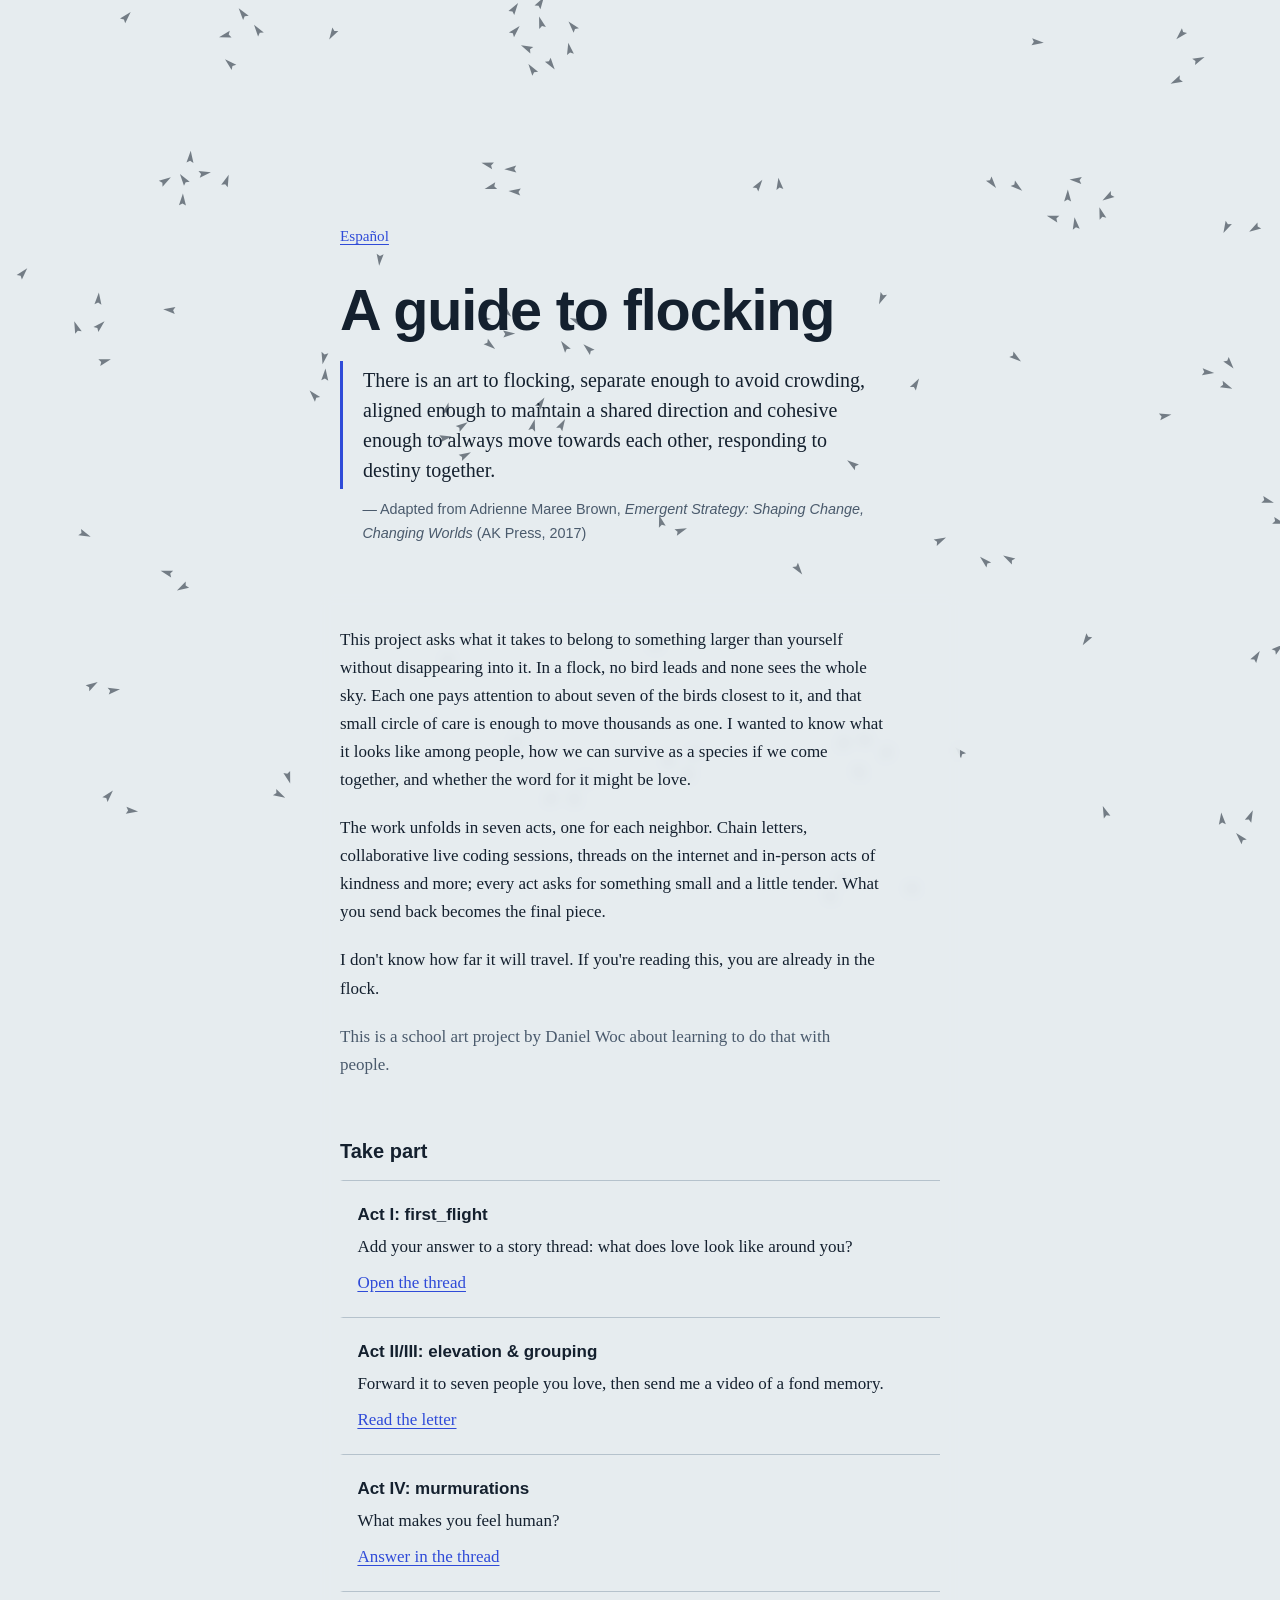
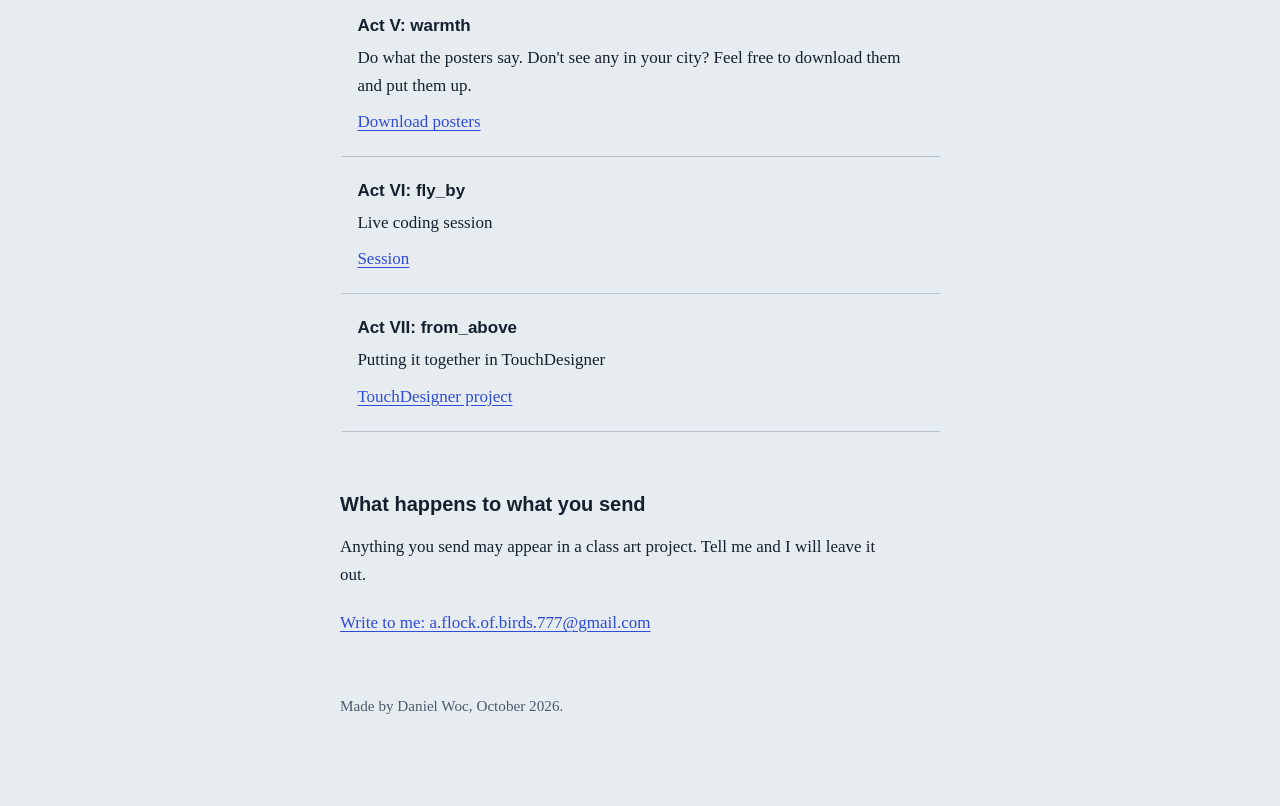
==== Flocking/index.html @ ea7699c2 "Add files via upload" ====
<!doctype html>
<html lang="en">

<head>
    <meta charset="utf-8">
    <meta name="viewport" content="width=device-width, initial-scale=1">
    <title>A guide to flocking</title>
    <link rel="stylesheet" href="style.css">
</head>

<body>
    <canvas id="sky" aria-hidden="true"></canvas>
    <main class="wrap">
        <header class="hero">
            <p class="lang"><a href="index-es.html" hreflang="es" lang="es">Español</a></p>
            <h1>A guide to flocking</h1>
            <figure class="quote">
                <blockquote>
                    <p>There is an art to flocking, separate enough to avoid crowding, aligned enough to maintain a
                        shared direction and cohesive enough to always move towards each other, responding to destiny
                        together.</p>
                </blockquote>
                <figcaption>Adapted from Adrienne Maree Brown, <cite>Emergent Strategy: Shaping Change, Changing
                        Worlds</cite> (AK Press, 2017)</figcaption>
            </figure>
        </header>

        <div class="panel">
            <p>This project asks what it takes to belong to something larger than yourself without disappearing into it.
                In a flock, no bird leads and none sees the whole sky. Each one pays attention to about seven of the
                birds closest to it, and that small circle of care is enough to move thousands as one. I wanted to know
                what it looks like among people, how we can survive as a species if we come together, and whether the
                word for it might be love.</p>

            <p>The work unfolds in seven acts, one for each neighbor. Chain letters, collaborative live coding
                sessions, threads on the internet and in-person acts of kindness and more; every act asks for something
                small and a little tender. What you send back becomes the final piece.</p>

            <p>I don't know how far it will travel. If you're reading this, you are already in the flock.</p>

            <p class="soft">This is a school art project by Daniel Woc about learning to do that with people.</p>

            <h2>Take part</h2>
            <div class="way" data-p="love">
                <strong>Act I: first_flight</strong>
                <p>Add your answer to a story thread: what does love look like around you?</p>
                <a href="https://www.instagram.com/stories/highlights/18009572453972535/" target="_blank"
                    rel="noopener">Open the thread</a>
            </div>
            <div class="way" data-p="letter">
                <strong>Act II/III: elevation & grouping</strong>
                <p>Forward it to seven people you love, then send me a video of a fond memory.</p>
                <a href="letter-en.txt" target="_blank" rel="noopener">Read the letter</a>
            </div>
            <div class="way" data-p="human">
                <strong>Act IV: murmurations </strong>
                <p>What makes you feel human?</p>
                <a
                    href="https://www.reddit.com/r/CasualConversation/comments/1wzpz0h/whats_a_moment_that_made_you_feel_human/">Answer
                    in the thread</a>
            </div>
            <div class="way" data-p="park">
                <strong>Act V: warmth</strong>
                <p>Do what the posters say. Don't see any in your city? Feel free to download them and put them up.</p>
                <a
                    href="https://www.reddit.com/r/CasualConversation/comments/1wzpz0h/whats_a_moment_that_made_you_feel_human/">Download
                    posters</a>
            </div>
            <div class="way" data-p="park">
                <strong>Act VI: fly_by</strong>
                <p>Live coding session</p>
                <a
                    href="https://www.reddit.com/r/CasualConversation/comments/1wzpz0h/whats_a_moment_that_made_you_feel_human/">Session</a>
            </div>

            <div class="way" data-p="park">
                <strong>Act VII: from_above</strong>
                <p>Putting it together in TouchDesigner</p>
                <a
                    href="https://www.reddit.com/r/CasualConversation/comments/1wzpz0h/whats_a_moment_that_made_you_feel_human/">TouchDesigner
                    project</a>
            </div>

            <h2>What happens to what you send</h2>
            <p>Anything you send may appear in a class art project. Tell me and I will leave it out.</p>
            <p><a href="mailto:a.flock.of.birds.777@gmail.com">Write to me: a.flock.of.birds.777@gmail.com</a>
            </p>
            <footer>Made by Daniel Woc, October 2026.</footer>
        </div>
    </main>


    <script src="sketch.js"></script>
</body>

</html>
---- Flocking/style.css ----
:root {
    --paper: #E6ECEF;
    --ink: #14202E;
    --soft: #4A5A6C;
    --line: #B5C2CC;
    --accent: #2F4BD8
}

@media (prefers-color-scheme:dark) {
    :root {
        --paper: #12182B;
        --ink: #E4E9F2;
        --soft: #A3AFC4;
        --line: #2D3858;
        --accent: #93A8FF
    }
}

* {
    box-sizing: border-box
}

html {
    -webkit-text-size-adjust: 100%
}

body {
    margin: 0;
    background: var(--paper);
    color: var(--ink);
    font: 1.0625rem/1.65 "Iowan Old Style", "Palatino Linotype", Georgia, serif
}

h1,
h2,
.way strong,
label span,
figcaption {
    font-family: "Avenir Next", "Helvetica Neue", Arial, sans-serif
}

/* the flock is the page background */
#sky {
    position: fixed;
    top: 0;
    left: 0;
    width: 100%;
    height: 100%;
    z-index: -1;
    pointer-events: none
}

.wrap {
    max-width: 40rem;
    margin: 0 auto;
    padding: 0 1.25rem 3rem
}

.lang {
    margin: 3rem 0 0;
    font-size: .95rem
}

.hero {
    min-height: 66vh;
    min-height: 66svh;
    display: flex;
    flex-direction: column;
    justify-content: flex-end;
    padding-bottom: 3rem
}

.panel {
    margin: 0 -1.25rem;
    padding: 2rem 1.25rem 2.5rem;
    background: var(--paper);
    background: color-mix(in srgb, var(--paper) 82%, transparent);
    -webkit-backdrop-filter: blur(6px);
    backdrop-filter: blur(6px)
}

h1 {
    font-size: clamp(2.2rem, 8vw, 3.6rem);
    line-height: 1.05;
    letter-spacing: -.02em;
    margin: 0 0 1.25rem;
    padding: 2rem 2rem 0 0
}

h2 {
    font-size: 1.25rem;
    margin: 3.5rem 0 .75rem
}

.panel>p:first-child {
    margin-top: 0
}

p {
    margin: .5rem 0 1.25rem;
    max-width: 34rem
}

.soft {
    color: var(--soft)
}

.quote {
    margin: 0;
    max-width: 34rem
}

.quote blockquote {
    margin: 0;
    padding: .25rem 0 .25rem 1.25rem;
    border-left: 3px solid var(--accent);
    font-size: 1.25rem;
    line-height: 1.5;
}

.quote blockquote p {
    margin: 0
}

.quote figcaption {
    margin: .6rem 0 0 1.4rem;
    font-size: .9rem;
    color: var(--soft)
}

.quote figcaption::before {
    content: "\2014\00a0"
}

/* controls: three even rows inside the page */
.ctl {
    display: grid;
    grid-template-columns: minmax(0, 1fr);
    gap: .5rem;
    margin: 1.25rem 0 0;
    max-width: 34rem
}

.ctl label {
    display: grid;
    grid-template-columns: clamp(7.5rem, 36%, 11.5rem) minmax(0, 1fr);
    grid-template-rows: auto auto;
    column-gap: 1rem;
    align-items: center;
    min-height: 3.3rem;
    min-width: 0
}

.ctl label span {
    grid-column: 1;
    grid-row: 1;
    align-self: end;
    font-size: .92rem;
    font-weight: 700;
    line-height: 1.2
}

.ctl label small {
    grid-column: 1;
    grid-row: 2;
    align-self: start;
    margin: .1rem 0 0;
    font-size: .8rem;
    line-height: 1.2;
    color: var(--soft)
}

.ctl label input {
    grid-column: 2;
    grid-row: 1 / span 2;
    display: block;
    width: 100%;
    max-width: 100%;
    margin: 0;
    padding: 0;
    accent-color: var(--accent)
}

.way {
    border-top: 1px solid var(--line);
    border-left: 3px solid transparent;
    padding: 1.25rem 0 1.25rem .9rem
}

.way:last-of-type {
    border-bottom: 1px solid var(--line)
}

.way.here {
    border-left-color: var(--accent)
}

.way strong {
    display: block
}

.way p {
    margin: .25rem 0 .5rem
}

a {
    color: var(--accent);
    text-underline-offset: .2em
}

a:focus-visible,
input:focus-visible {
    outline: 3px solid var(--accent);
    outline-offset: 3px
}

footer {
    margin: 3.5rem 0 0;
    color: var(--soft);
    font-size: .95rem
}
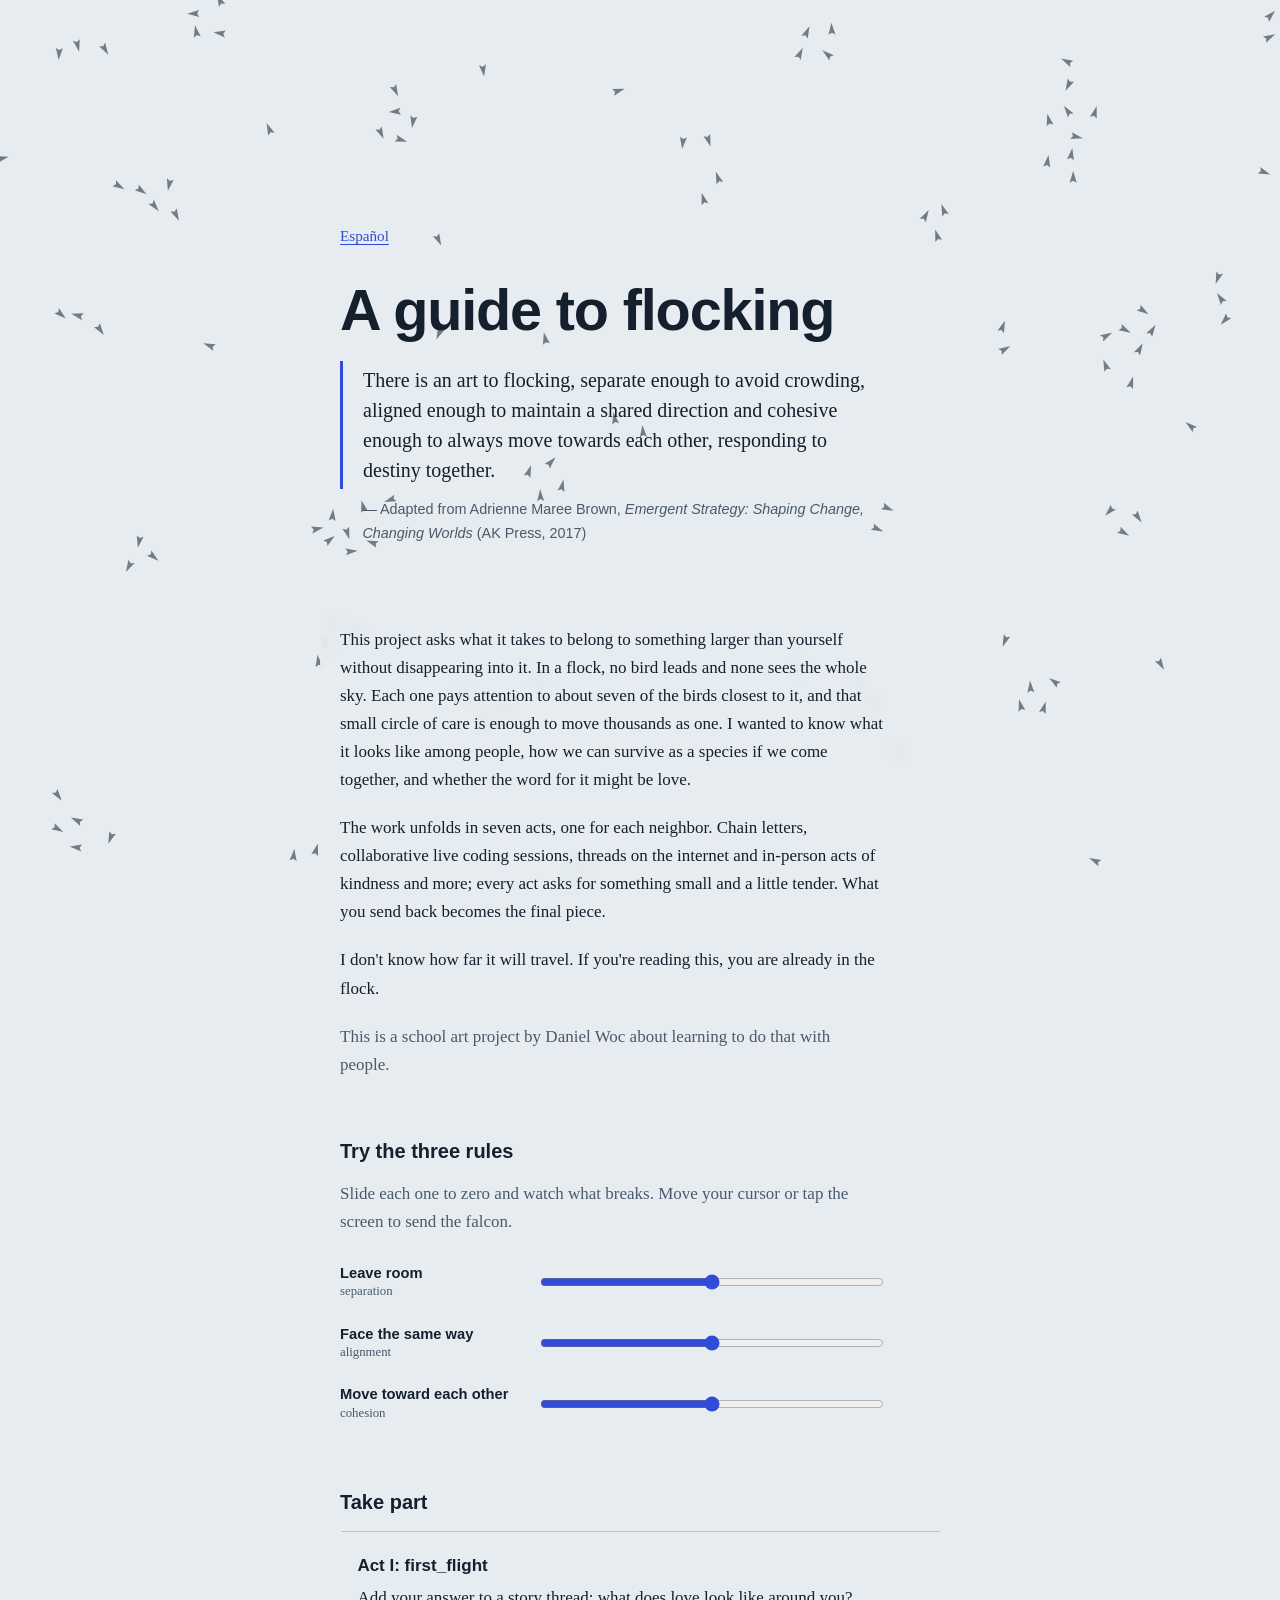
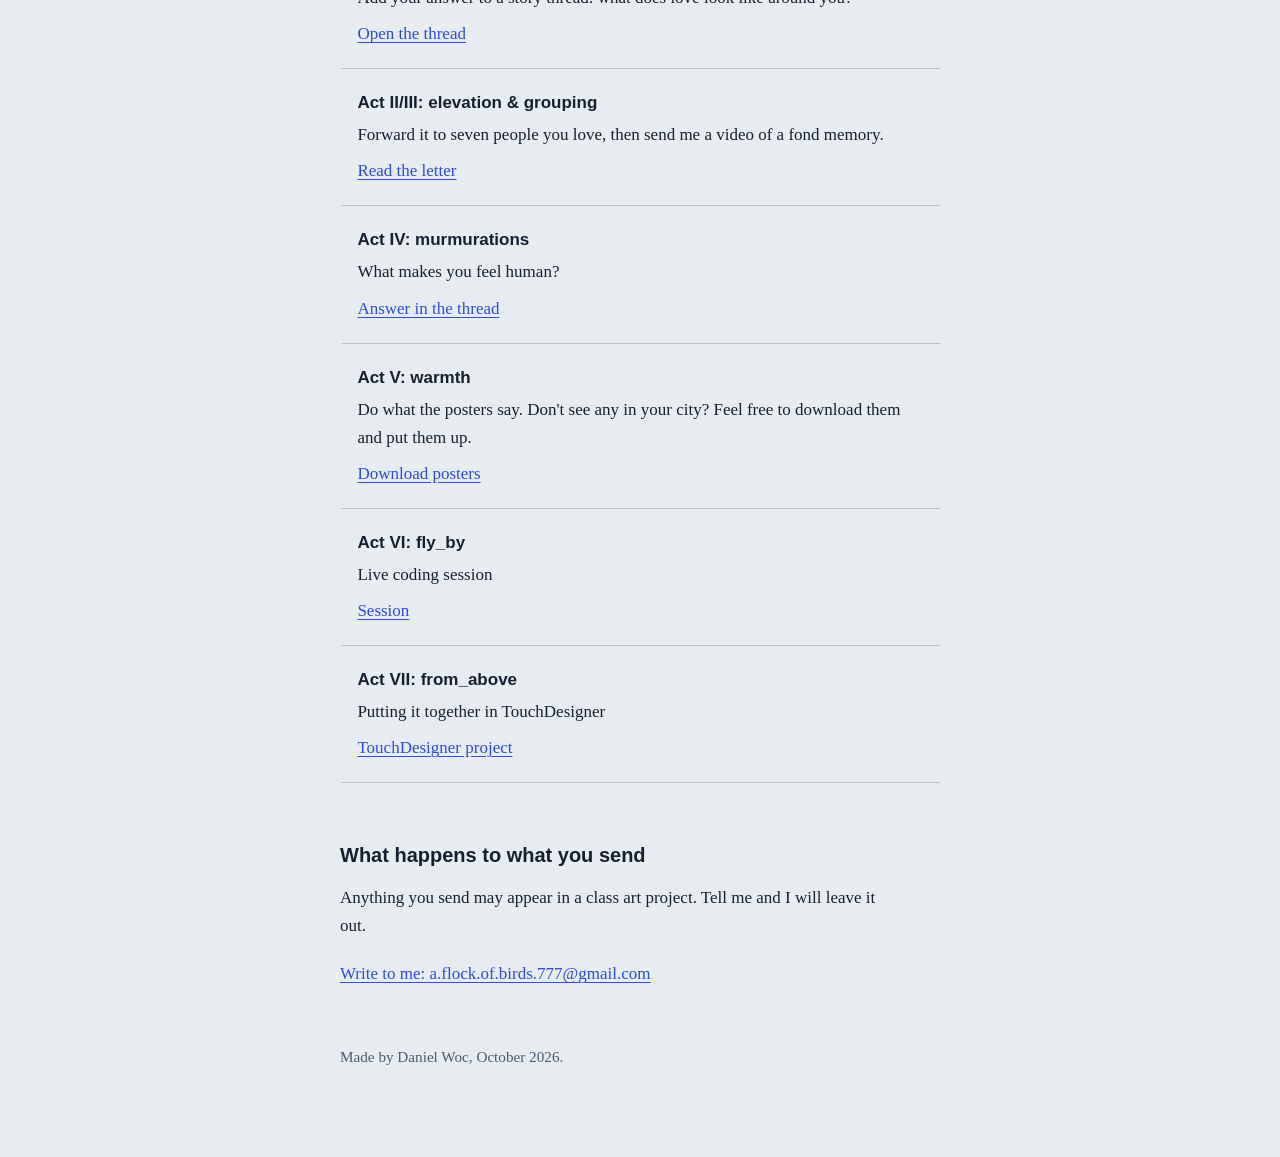
==== commit a3a2c017: "Update index.html" ====
--- a/Flocking/index.html
+++ b/Flocking/index.html
@@ -39,6 +39,14 @@
             <p>I don't know how far it will travel. If you're reading this, you are already in the flock.</p>
 
             <p class="soft">This is a school art project by Daniel Woc about learning to do that with people.</p>
+
+            <h2>Try the three rules</h2>
+            <p class="soft">Slide each one to zero and watch what breaks. Move your cursor or tap the screen to send the falcon.</p>
+            <div class="ctl">
+                  <label><span>Leave room</span><small>separation</small><input type="range" min="0" max="2" step="0.05" value="1" data-k="sep">                    </label>
+                  <label><span>Face the same way</span><small>alignment</small><input type="range" min="0" max="2" step="0.05" value="1" data-k="ali"></label>
+                  <label><span>Move toward each other</span><small>cohesion</small><input type="range" min="0" max="2" step="0.05" value="1" data-k="coh"></label>
+            </div>
 
             <h2>Take part</h2>
             <div class="way" data-p="love">
@@ -93,4 +101,4 @@
     <script src="sketch.js"></script>
 </body>
 
-</html>+</html>
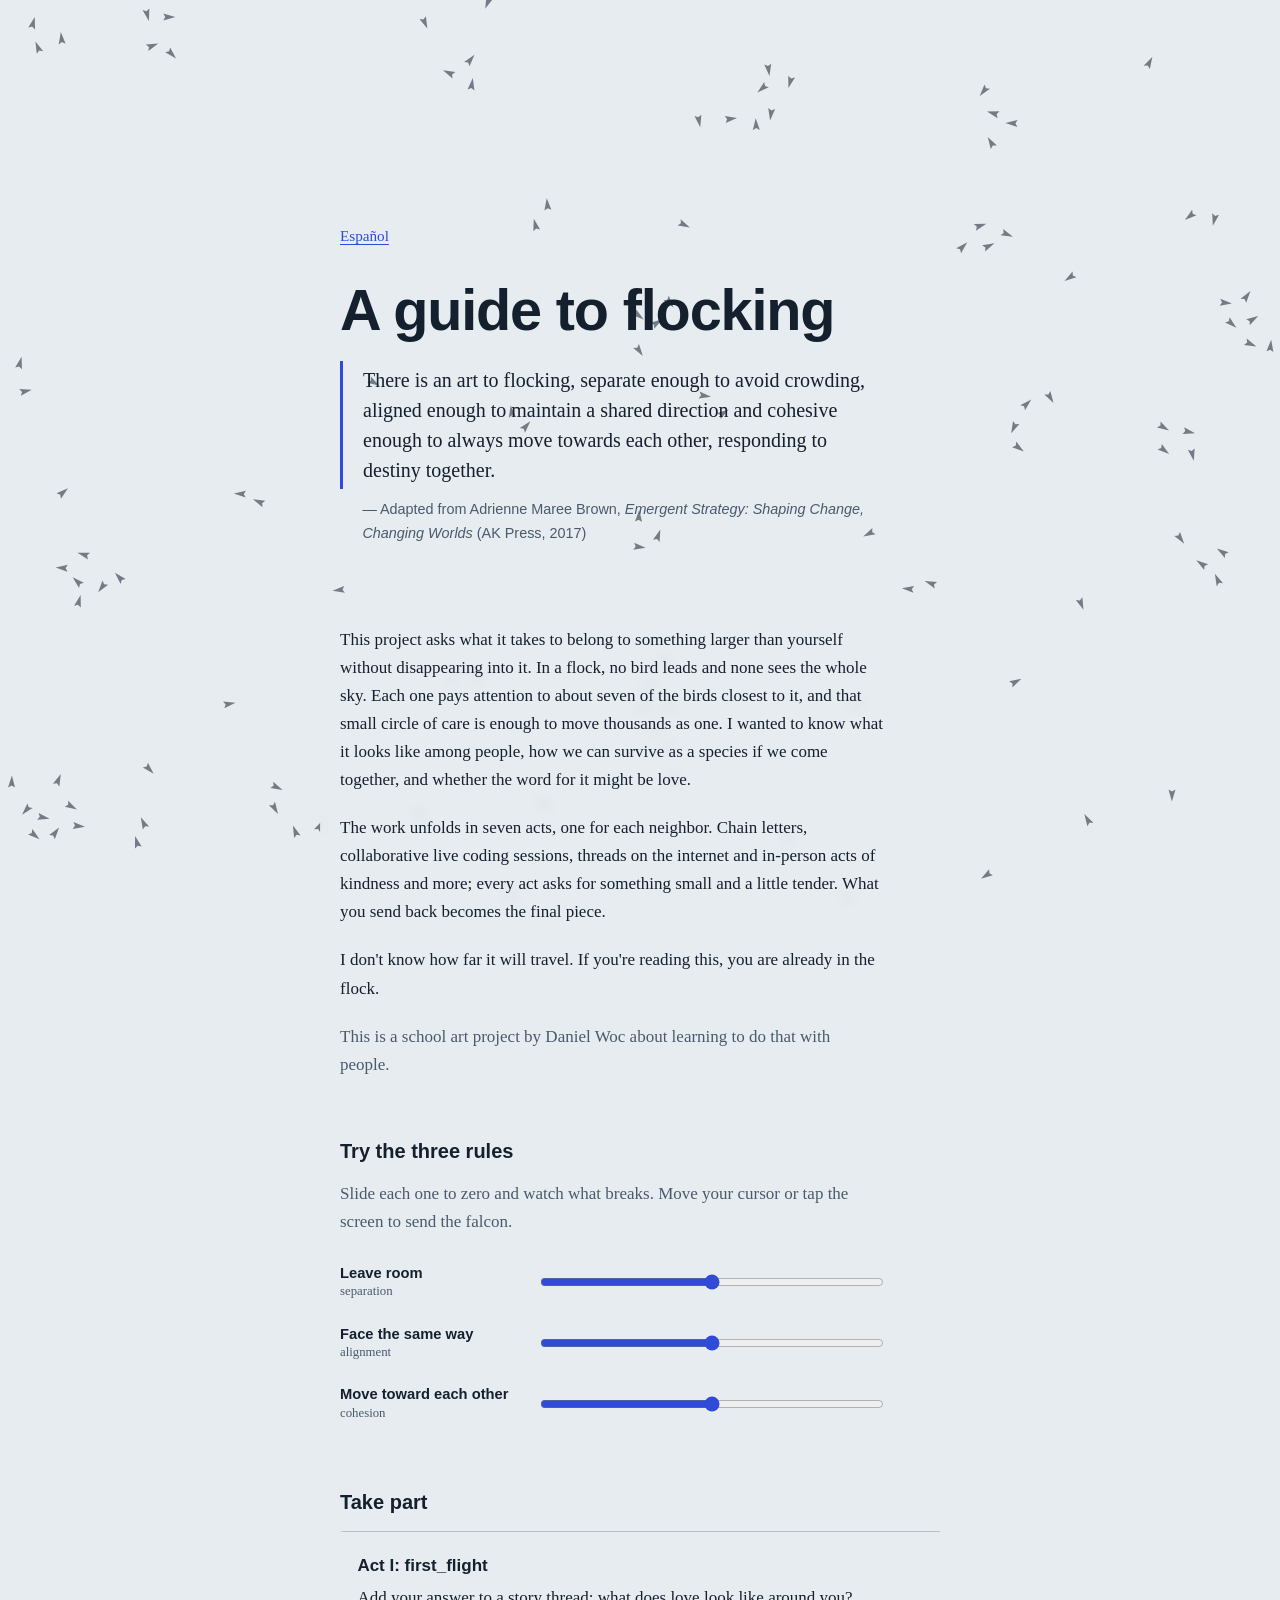
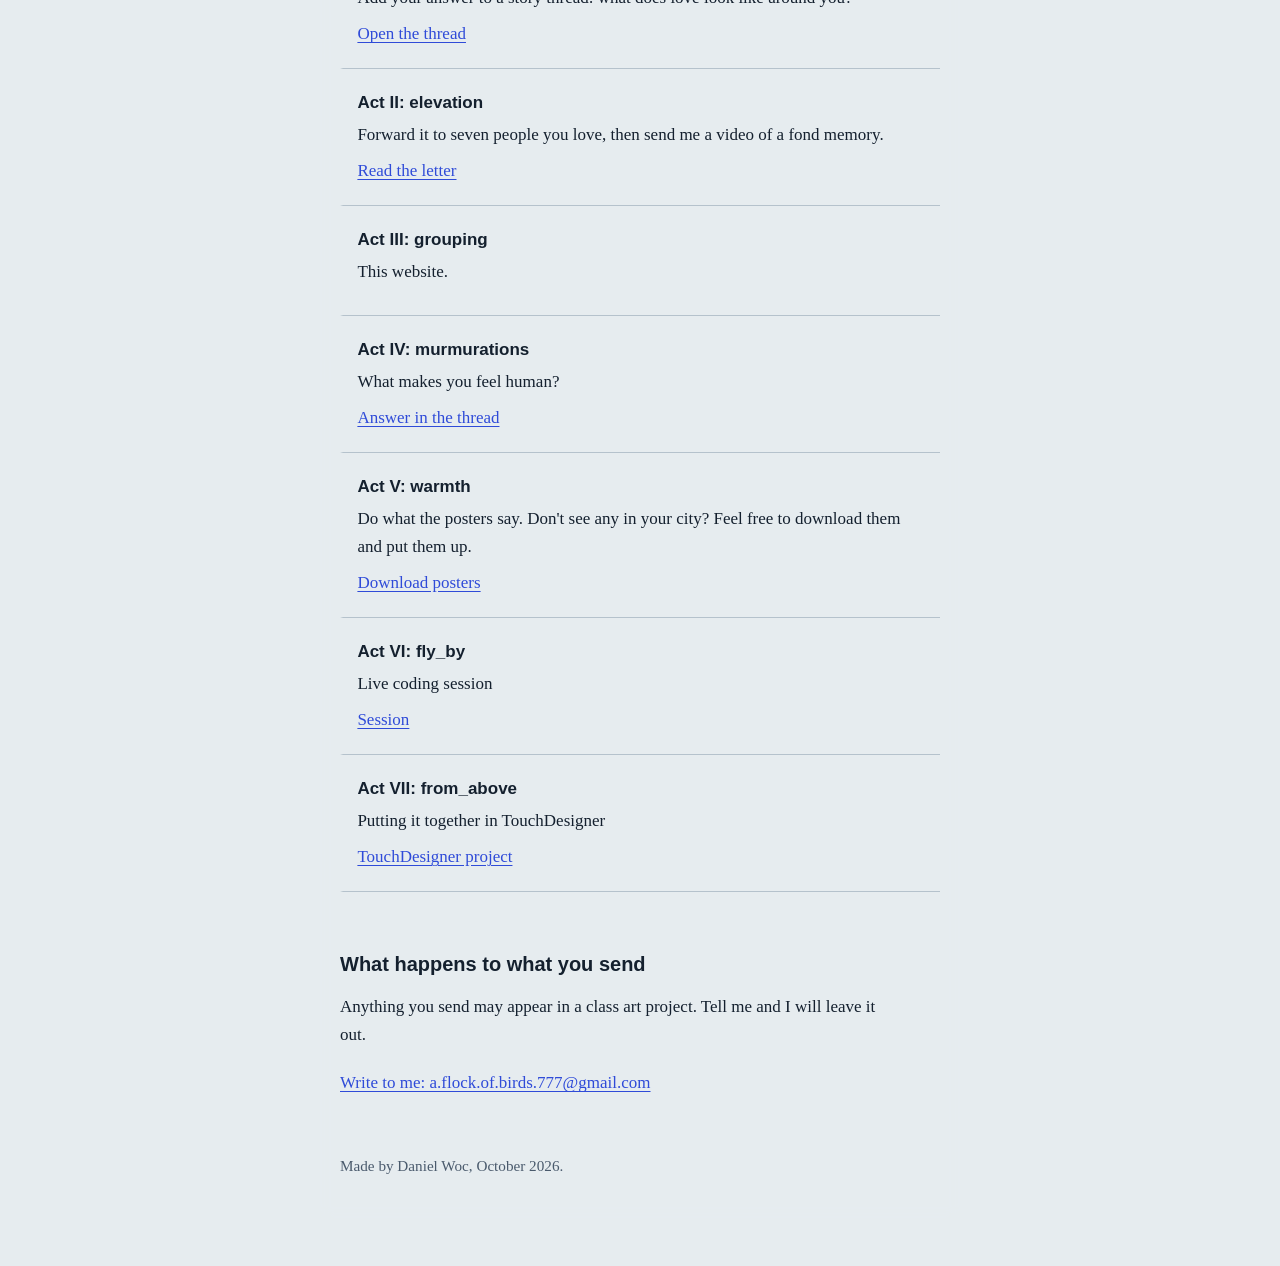
==== commit af2c4b6e: "Revise Act II and Act III section titles Updated section titles and added a new paragraph for Act II" ====
--- a/Flocking/index.html
+++ b/Flocking/index.html
@@ -56,9 +56,13 @@
                     rel="noopener">Open the thread</a>
             </div>
             <div class="way" data-p="letter">
-                <strong>Act II/III: elevation & grouping</strong>
+                <strong>Act II: elevation</strong>
                 <p>Forward it to seven people you love, then send me a video of a fond memory.</p>
                 <a href="letter-en.txt" target="_blank" rel="noopener">Read the letter</a>
+            </div>
+              <div class="way" data-p="letter">
+                <strong>Act III: grouping</strong>
+                <p>This website.</p>
             </div>
             <div class="way" data-p="human">
                 <strong>Act IV: murmurations </strong>
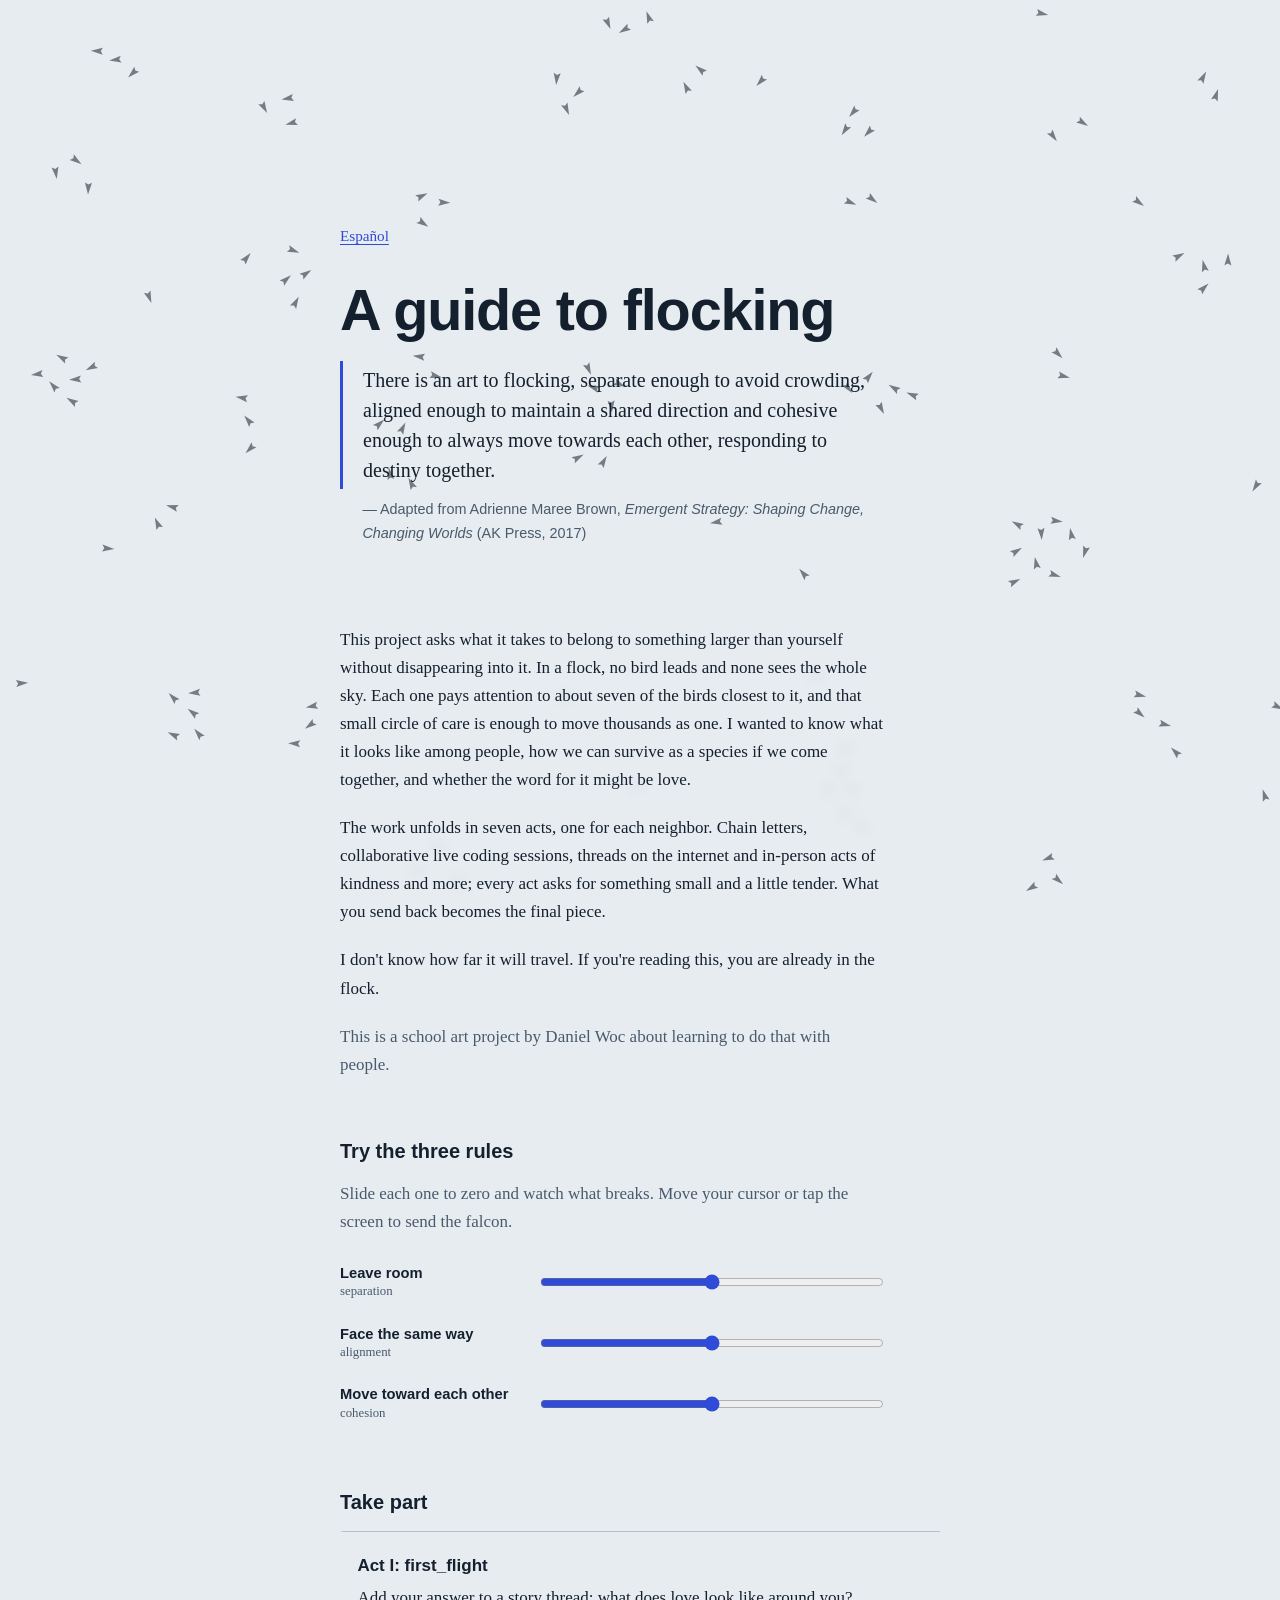
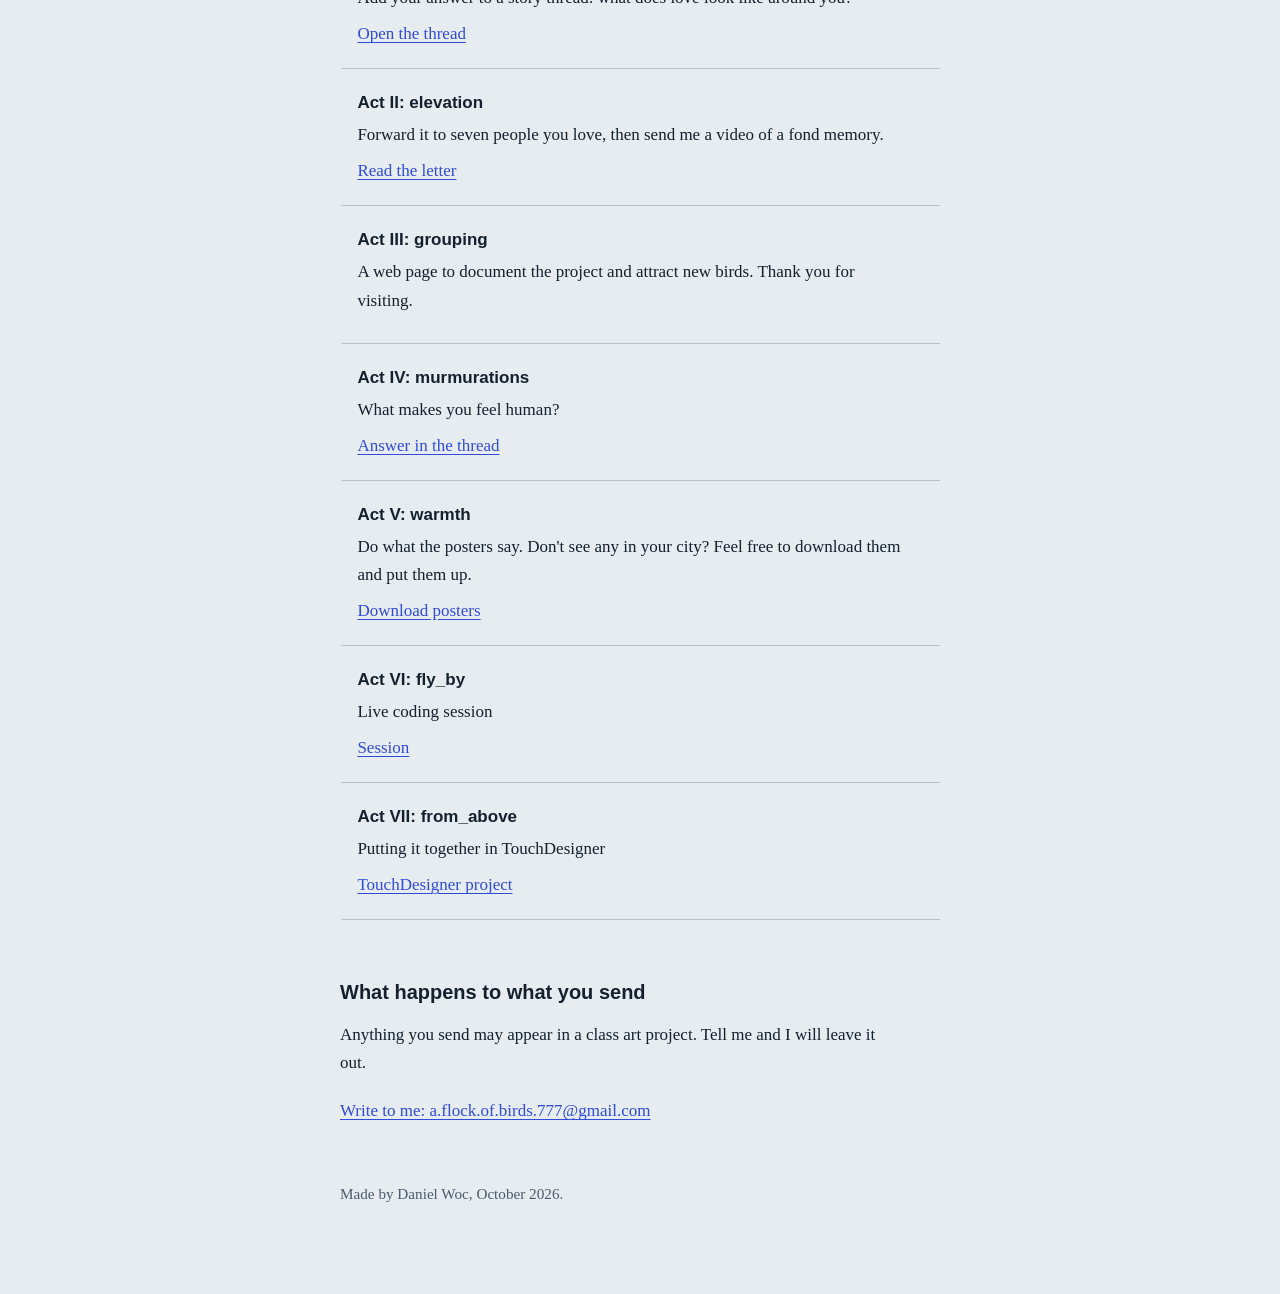
==== commit 4ef9d3dc: "Revise project description in index.html Updated the description of the project on the website." ====
--- a/Flocking/index.html
+++ b/Flocking/index.html
@@ -62,7 +62,7 @@
             </div>
               <div class="way" data-p="letter">
                 <strong>Act III: grouping</strong>
-                <p>This website.</p>
+                <p>A web page to document the project and attract new birds. Thank you for visiting. </p>
             </div>
             <div class="way" data-p="human">
                 <strong>Act IV: murmurations </strong>
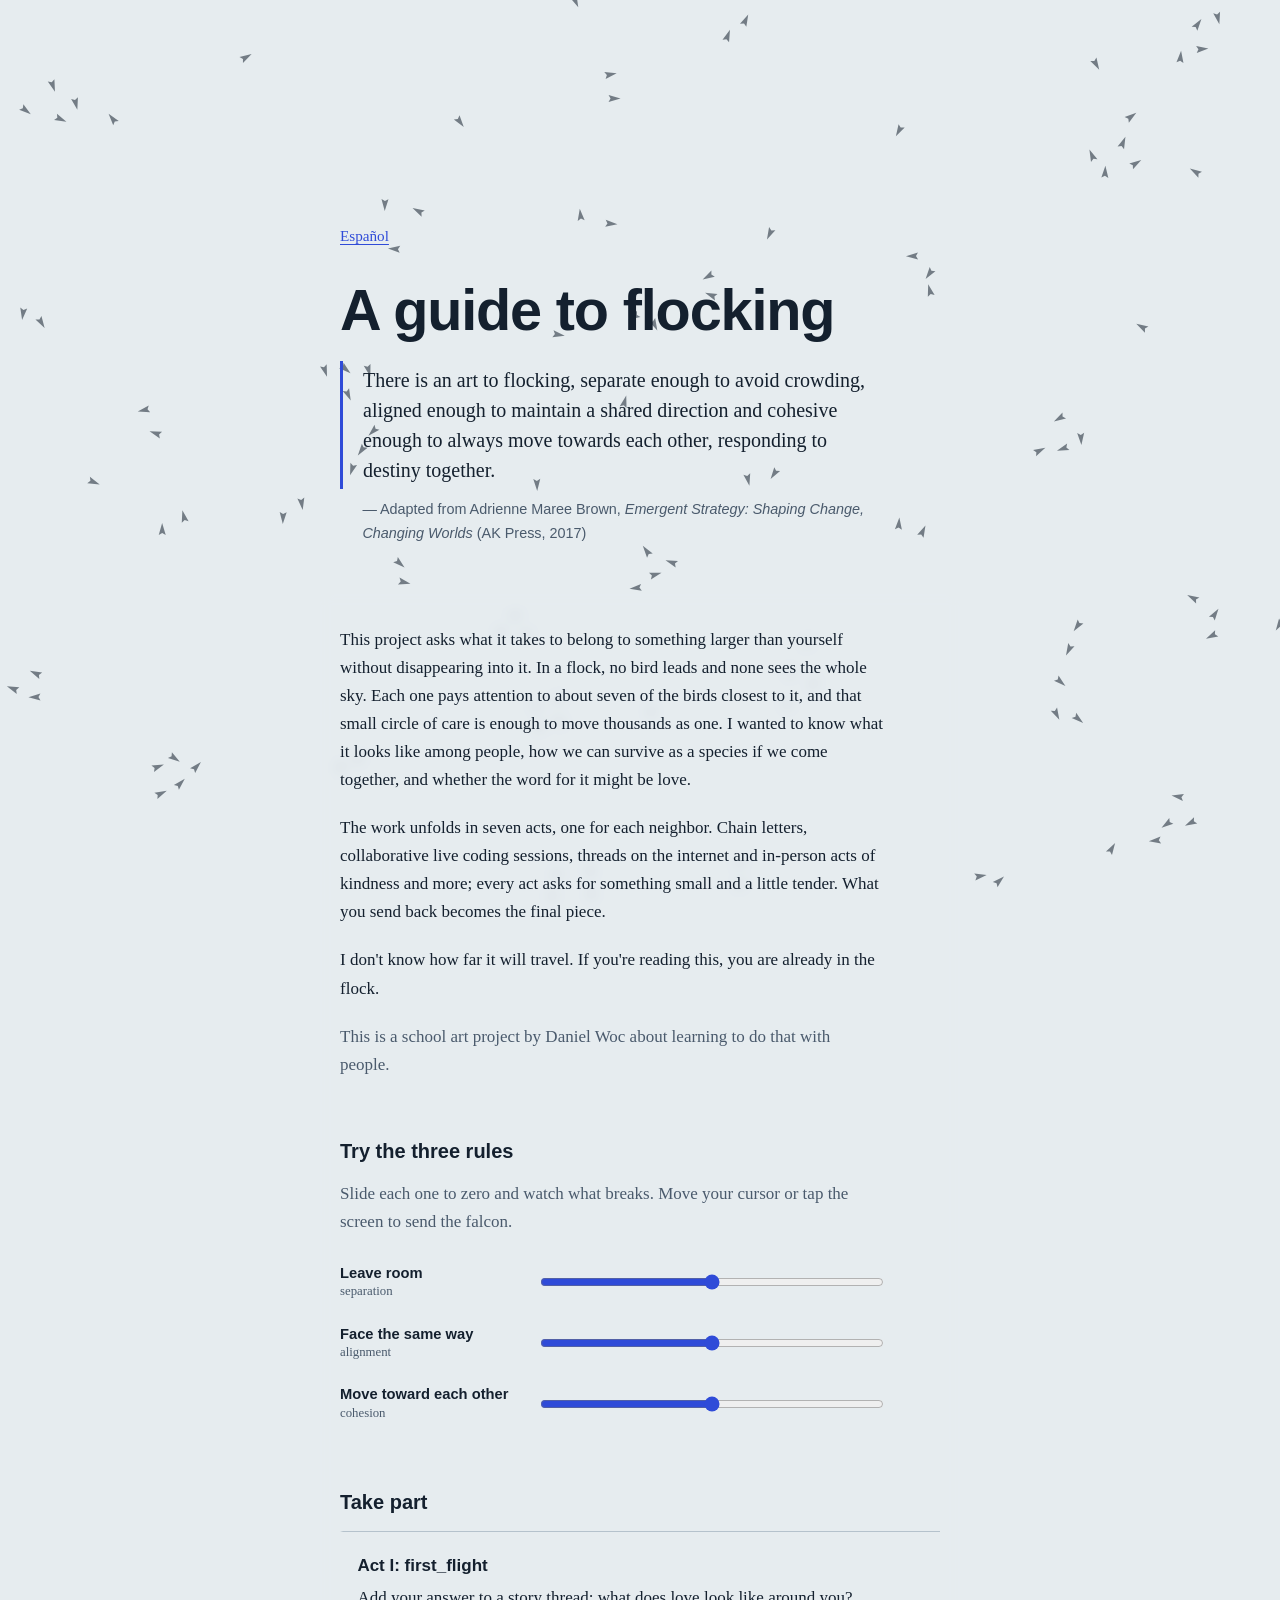
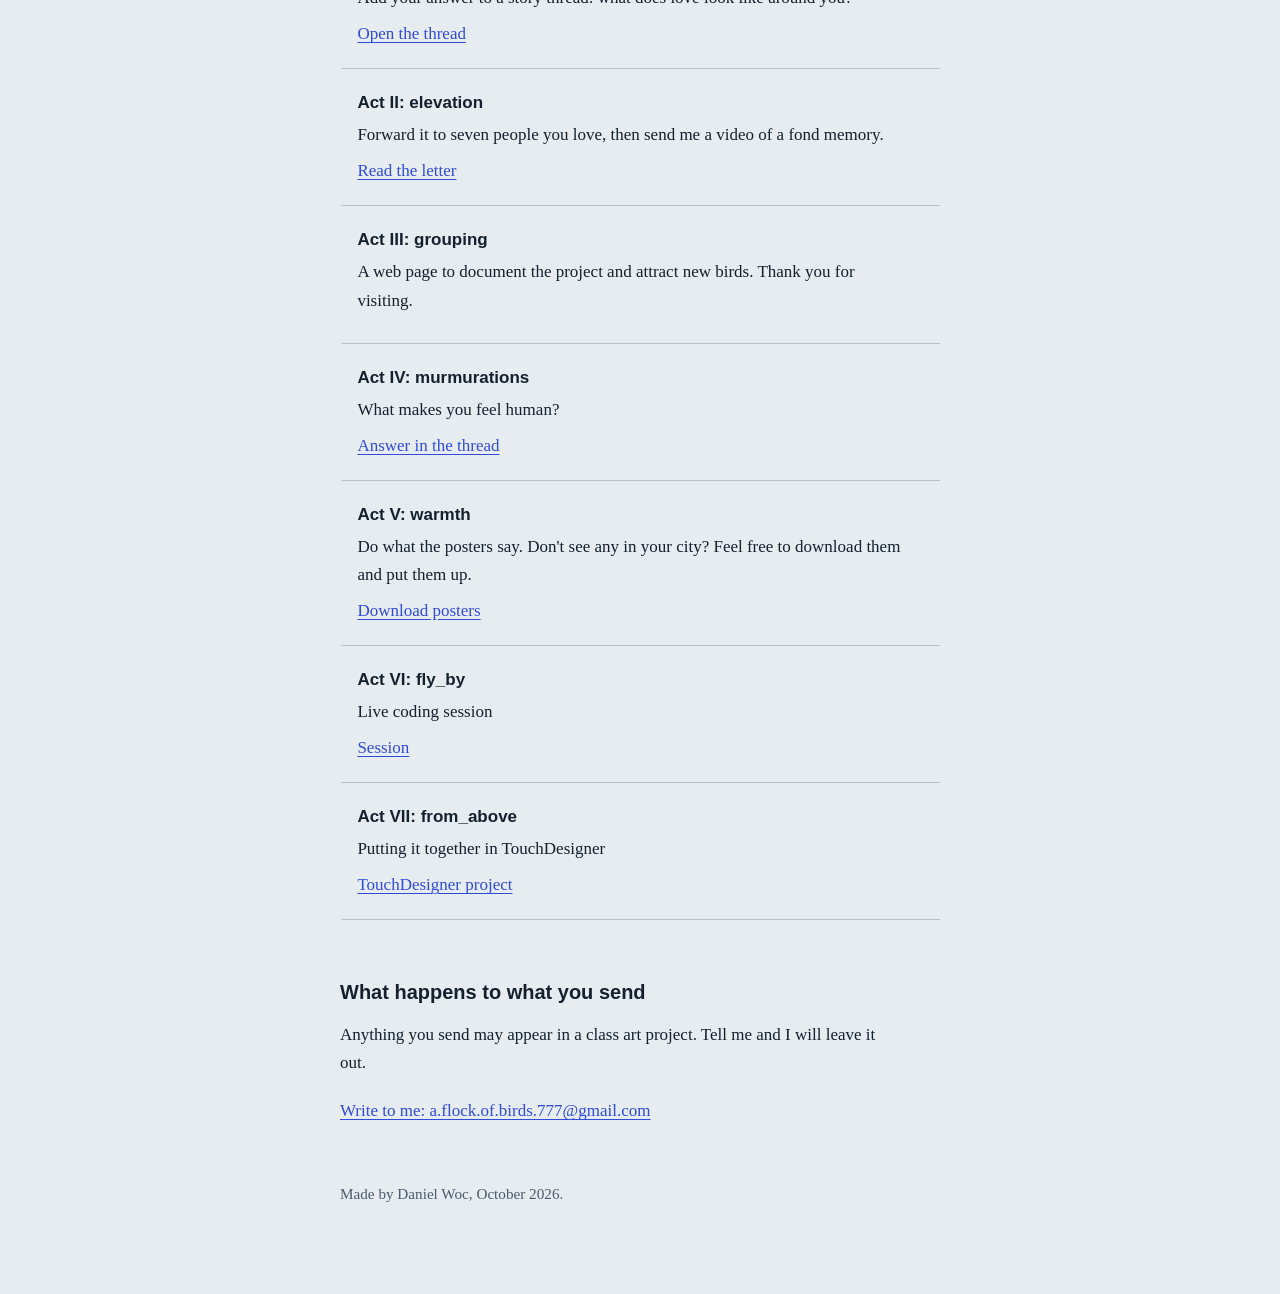
==== commit e9fedbf1: "Update download link for posters in index.html" ====
--- a/Flocking/index.html
+++ b/Flocking/index.html
@@ -75,7 +75,7 @@
                 <strong>Act V: warmth</strong>
                 <p>Do what the posters say. Don't see any in your city? Feel free to download them and put them up.</p>
                 <a
-                    href="https://www.reddit.com/r/CasualConversation/comments/1wzpz0h/whats_a_moment_that_made_you_feel_human/">Download
+                    href="https://drive.google.com/drive/folders/1-jIdugUN7gcYwlaLrsGHAgx5iNqsC8-g?usp=sharing">Download
                     posters</a>
             </div>
             <div class="way" data-p="park">
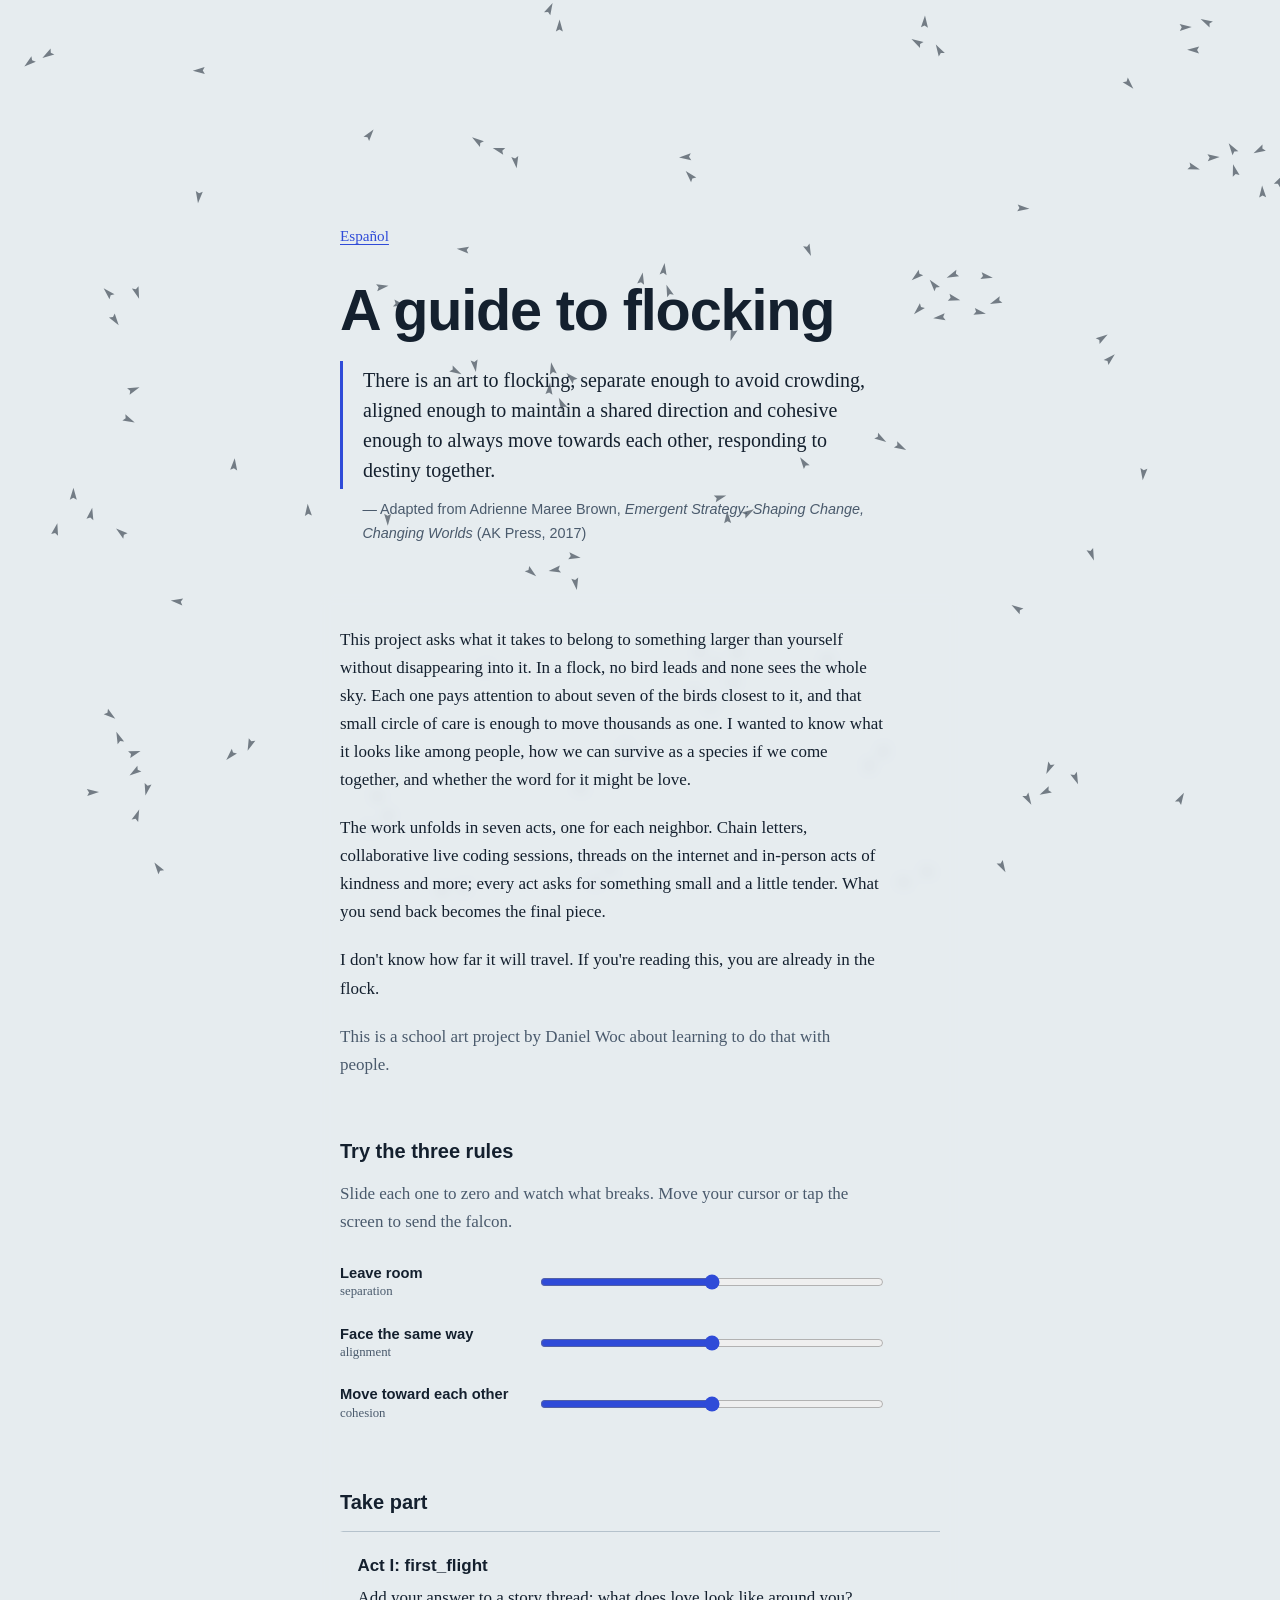
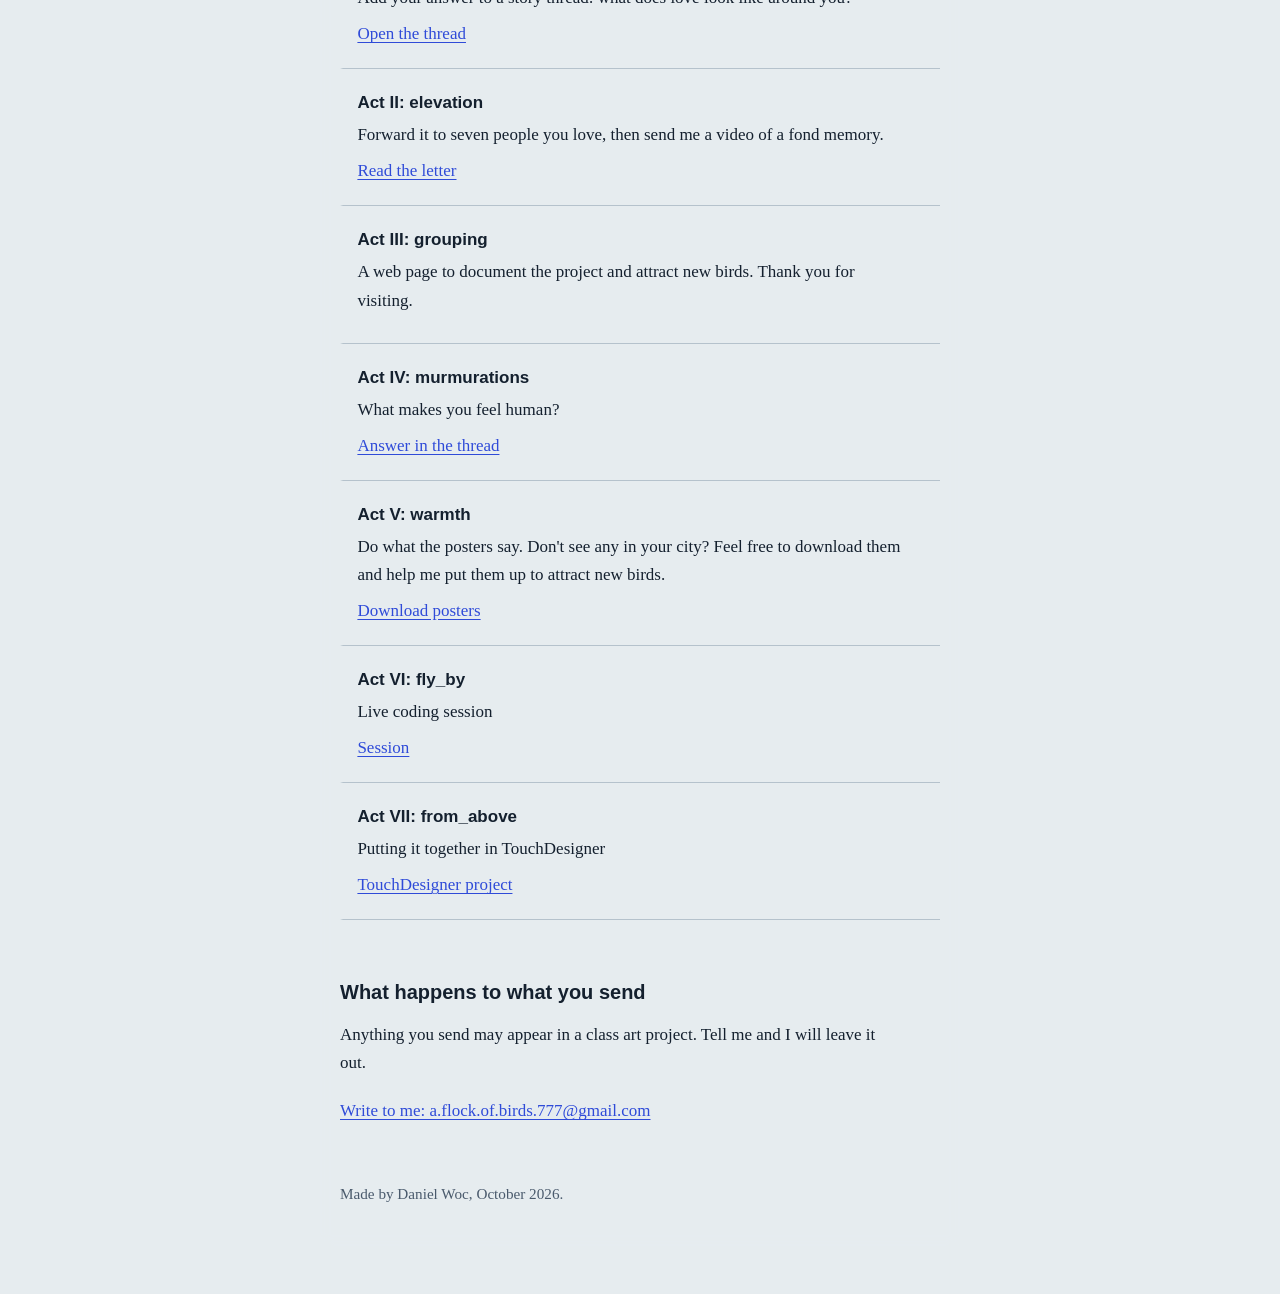
==== commit 230514fb: "Update message in Act V section of index.html" ====
--- a/Flocking/index.html
+++ b/Flocking/index.html
@@ -73,7 +73,7 @@
             </div>
             <div class="way" data-p="park">
                 <strong>Act V: warmth</strong>
-                <p>Do what the posters say. Don't see any in your city? Feel free to download them and put them up.</p>
+                <p>Do what the posters say. Don't see any in your city? Feel free to download them and help me put them up to attract new birds.</p>
                 <a
                     href="https://drive.google.com/drive/folders/1-jIdugUN7gcYwlaLrsGHAgx5iNqsC8-g?usp=sharing">Download
                     posters</a>
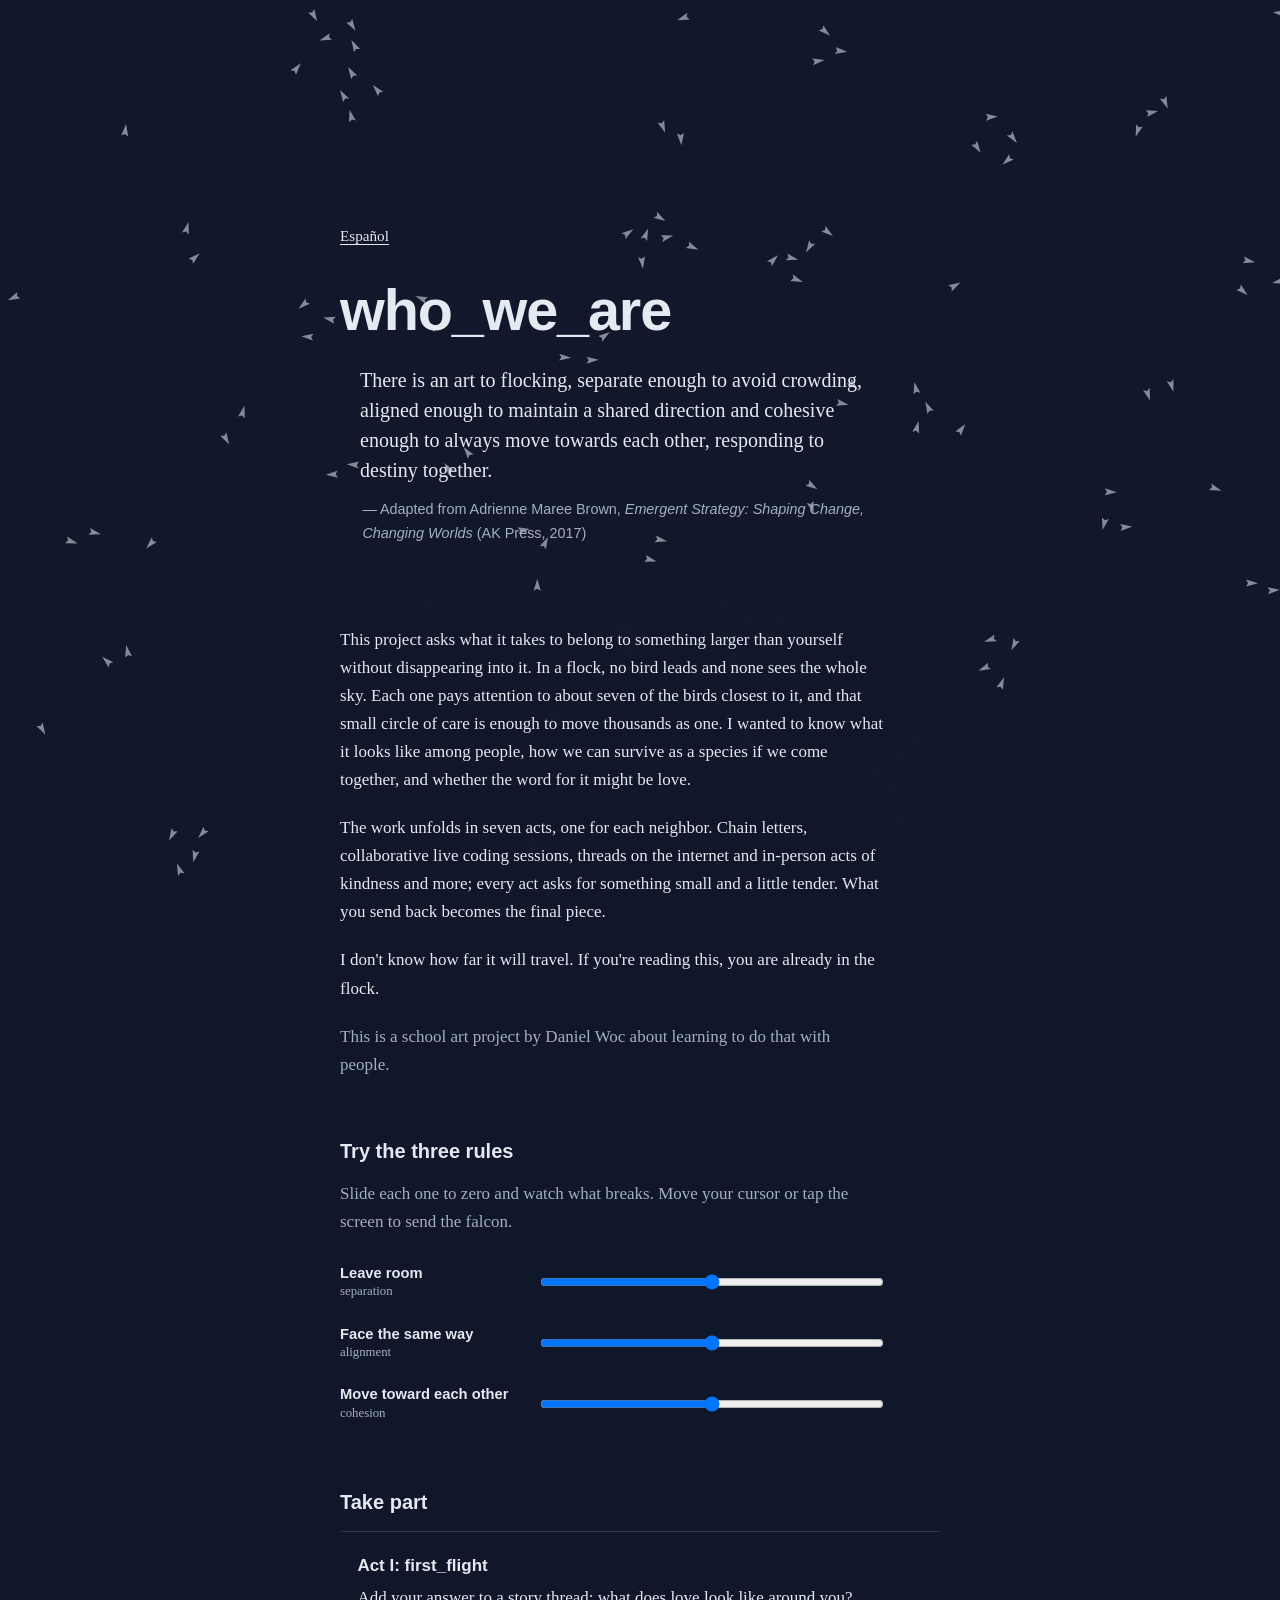
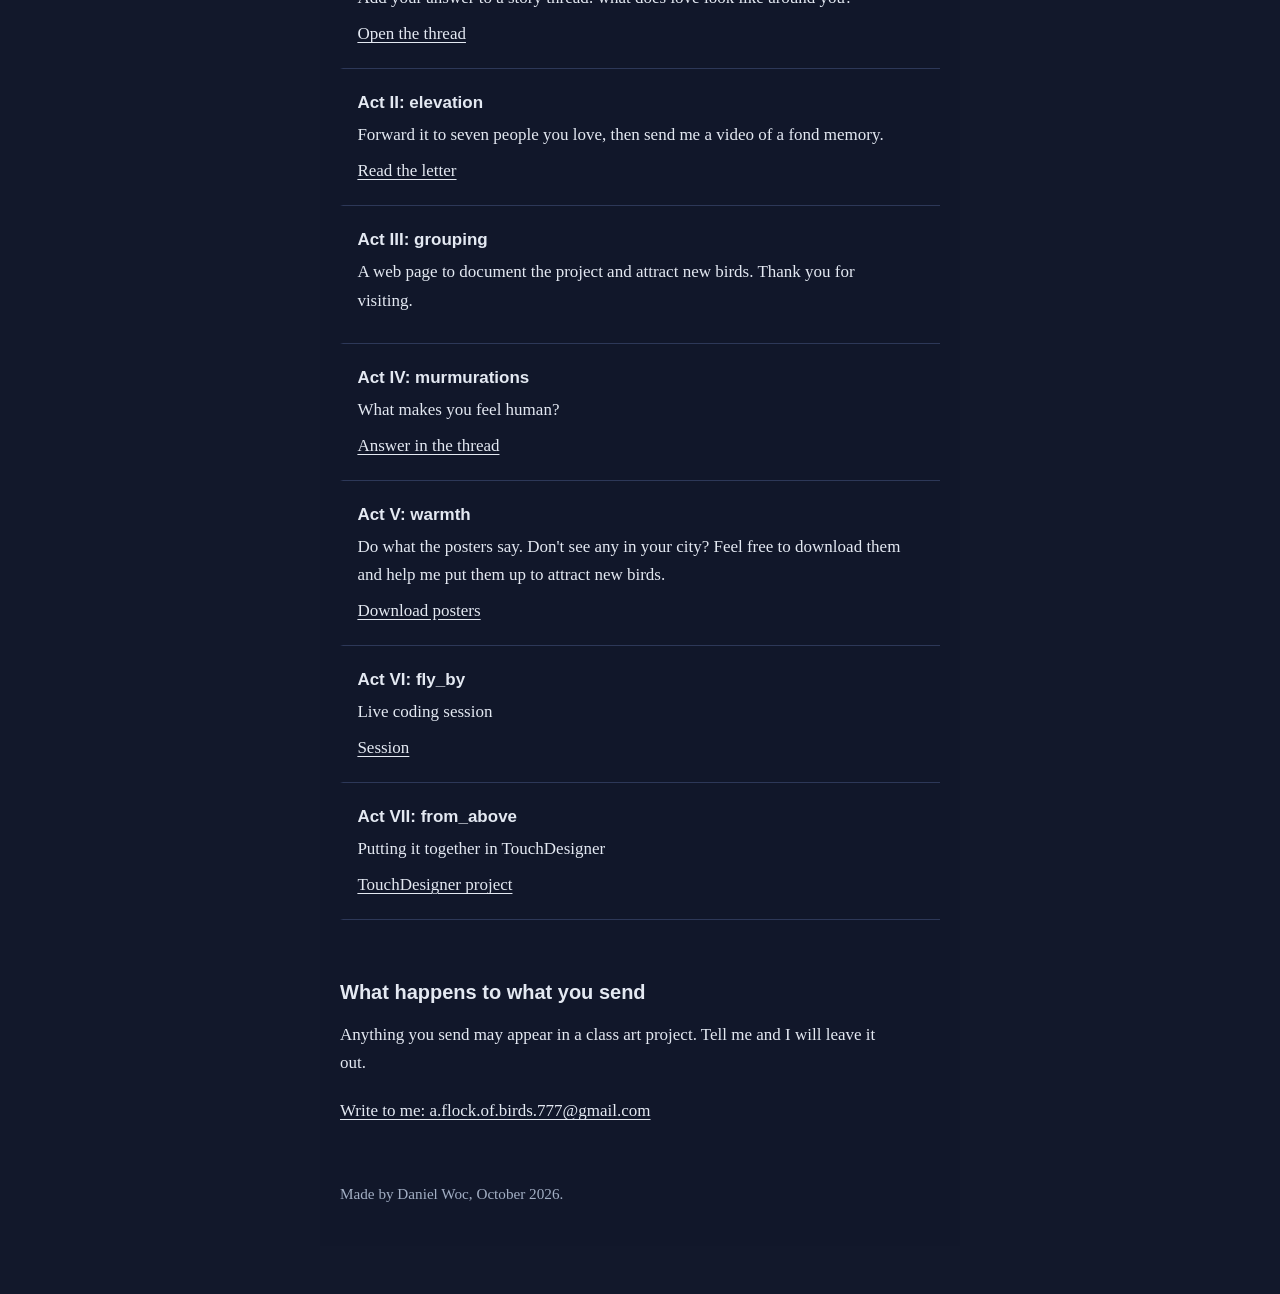
==== commit 0749f6bc: "Change title and header text to 'who_we_are'" ====
--- a/Flocking/index.html
+++ b/Flocking/index.html
@@ -4,7 +4,7 @@
 <head>
     <meta charset="utf-8">
     <meta name="viewport" content="width=device-width, initial-scale=1">
-    <title>A guide to flocking</title>
+    <title>who_we_are</title>
     <link rel="stylesheet" href="style.css">
 </head>
 
@@ -13,7 +13,7 @@
     <main class="wrap">
         <header class="hero">
             <p class="lang"><a href="index-es.html" hreflang="es" lang="es">Español</a></p>
-            <h1>A guide to flocking</h1>
+            <h1>who_we_are</h1>
             <figure class="quote">
                 <blockquote>
                     <p>There is an art to flocking, separate enough to avoid crowding, aligned enough to maintain a
--- a/Flocking/style.css
+++ b/Flocking/style.css
@@ -1,19 +1,10 @@
 :root {
-    --paper: #E6ECEF;
-    --ink: #14202E;
-    --soft: #4A5A6C;
-    --line: #B5C2CC;
-    --accent: #2F4BD8
-}
-
-@media (prefers-color-scheme:dark) {
-    :root {
-        --paper: #12182B;
-        --ink: #E4E9F2;
-        --soft: #A3AFC4;
-        --line: #2D3858;
-        --accent: #93A8FF
-    }
+    --paper: #12182B;
+    --ink: #E4E9F2;
+    --soft: #A3AFC4;
+    --line: #2D3858;
+    --accent: #93A8FF
+    color-scheme:dark
 }
 
 * {
@@ -218,4 +209,4 @@
     margin: 3.5rem 0 0;
     color: var(--soft);
     font-size: .95rem
-}+}
